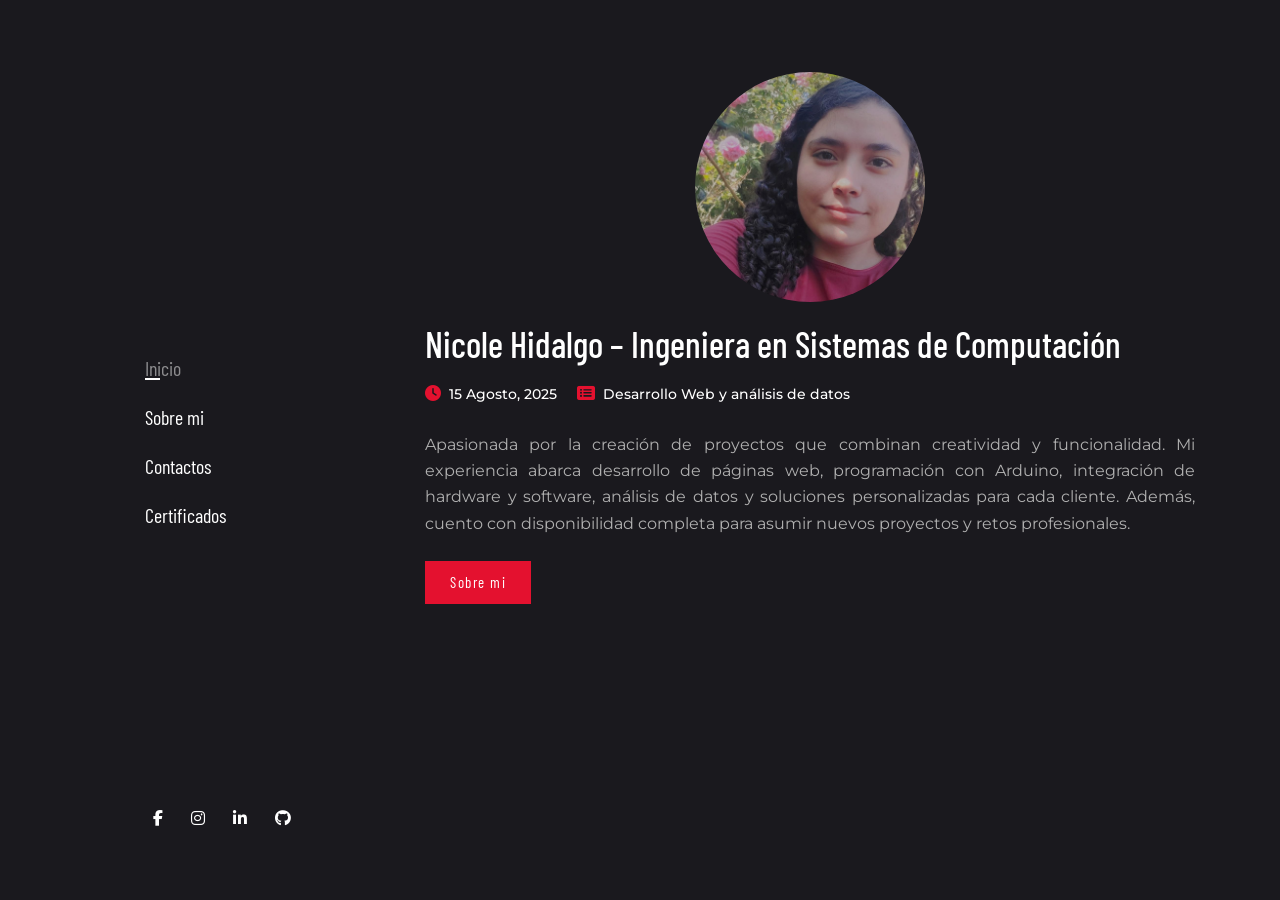
==== index.html @ 2b49375a "Inicio de proyecto sitio web personal" ====
<!DOCTYPE html>
<!-- saved from url=(0024)https://localhost:44375/ -->
<html class=" js flexbox flexboxlegacy canvas canvastext webgl no-touch geolocation postmessage no-websqldatabase indexeddb hashchange history draganddrop websockets rgba hsla multiplebgs backgroundsize borderimage borderradius boxshadow textshadow opacity cssanimations csscolumns cssgradients cssreflections csstransforms csstransforms3d csstransitions fontface generatedcontent video audio localstorage sessionstorage webworkers no-applicationcache svg inlinesvg smil svgclippaths" style=""><head><meta http-equiv="Content-Type" content="text/html; charset=UTF-8">
    
    <meta name="viewport" content="width=device-width, initial-scale=1.0">
    <title>Perifil Personal</title>
    <!--<link href="./Index_files/bootstrap.css" rel="stylesheet">
    <link href="./Index_files/site.css" rel="stylesheet">-->

    <script src="./Index_files/modernizr-2.8.3.js.descarga"></script>

</head>
<body class="loaded">
   
    <div class="container body-content">

    <title>Perfil de Nicole Hidalgo</title>

    <meta name="viewport" content="width=device-width, initial-scale=1">
    <meta name="theme-name" content="galaxy">

    <!-- Bootstrap -->
    <link href="./Index_files/bootstrap.min.css" rel="stylesheet">
    <!--<link href="./Index_files/all.css" rel="stylesheet">-->
    <link href="./Index_files/site(1).css" rel="stylesheet">
        
     <!-- Font Awesome desde CDN -->
     <link rel="stylesheet" href="https://cdnjs.cloudflare.com/ajax/libs/font-awesome/6.4.0/css/all.min.css">

    <!--<link rel="shortcut icon" href="https://localhost:44375/images/favicon.png" type="image/x-icon">
    <link rel="stylesheet" href="./Index_files/all.min.css"> -->
        
    <style>
        .perfil-circular {
            width: 230px !important; 
            height: 230px !important; 
            object-fit: cover !important;
            border-radius: 50% !important;
            display: block;
            margin: 0 auto; 
        }

            .perfil-circular:hover {
                filter: none !important;
                transform: none !important;
            }

    </style>



    <section class="d-flex">
        <aside>
            <div class="sidenav position-sticky d-flex flex-column justify-content-between">
                <br>
                <div class="navbar navbar-dark my-4 p-0 font-primary">
                    <ul class="navbar-nav w-100">
                        <li class="nav-item active">
                            <a class="nav-link text-white px-0" href="https://localhost:44375/">Inicio</a>
                        </li>

                        <li class="nav-item ">
                            <a class="nav-link text-white px-0 " href="about.html">Sobre mi</a>
                        </li>
                        <li class="nav-item ">
                            <a class="nav-link text-white px-0" href="contact.html">Contactos</a>
                        </li>
                        <li class="nav-item ">
                            <a class="nav-link text-white px-0" href="Titulos.html">Certificados</a>
                        </li>

                    </ul>
                </div>

                <ul class="list-inline nml-2">
                    <li class="list-inline-item">
                        <a href="https://www.facebook.com/nicole.hidalgo.9085" class="text-white text-red-onHover p-2">
                            <span class="fab fa-facebook-f"></span>
                        </a>
                    </li>
                    <li class="list-inline-item">
                        <a href="https://www.instagram.com/nicolehidalgo437" class="text-white text-red-onHover p-2">
                            <span class="fab fa-instagram"></span>
                        </a>
                    </li>
                    <li class="list-inline-item">
                        <a href="https://www.linkedin.com/in/nicole-hidalgo-bba02831a" class="text-white text-red-onHover p-2">
                            <span class="fab fa-linkedin-in"></span>
                        </a>
                    </li>
                    <li class="list-inline-item">
                        <a href="https://github.com/Niki2004" class="text-white text-red-onHover p-2">
                            <span class="fab fa-github"></span>
                        </a>
                    </li>
                </ul>
            </div>
        </aside>

        <div class="main-content">
            <div class="container pt-4 mt-5">
                <div class="row justify-content-between">
                    <div>
                        <div class="card post-item bg-transparent border-0 mb-5">
                            <a>
                                <img class="perfil-circular" src="./Index_files/perfil.jpg" alt="">
                            </a>
                            <div class="card-body px-0">
                                <h2 class="card-title">
                                    <a class="text-white opacity-75-onHover">Nicole Hidalgo – Ingeniera en Sistemas de Computación</a>
                                </h2>
                                <ul class="post-meta mt-3">
                                    <li class="d-inline-block mr-3">
                                        <span class="fas fa-clock text-primary"></span>
                                        <a class="ml-1">15 Agosto, 2025</a>
                                    </li>
                                    <li class="d-inline-block">
                                        <span class="fas fa-list-alt text-primary"></span>
                                        <a class="ml-1">Desarrollo Web y análisis de datos</a>
                                    </li>
                                </ul>
                                <p class="card-text my-4" style="text-align: justify;">
                                    Apasionada por la creación de proyectos que combinan creatividad y funcionalidad. Mi experiencia abarca desarrollo 
                                    de páginas web, programación con Arduino, integración de hardware y software, análisis de datos y soluciones 
                                    personalizadas para cada cliente. Además, cuento con disponibilidad completa para asumir nuevos proyectos y 
                                    retos profesionales.
                                </p>
                                <a href="about.html" class="btn btn-primary">Sobre mi</a>
                            </div>
                        </div>
                    </div>
                </div>
            </div>
        </div>
    </section>

    <script>
        document.addEventListener("DOMContentLoaded", function () {

            document.body.classList.add("loaded");
        });
    </script>


    </div>

    <script src="./Index_files/jquery-3.4.1.js.descarga"></script>

    <script src="./Index_files/bootstrap.js.descarga"></script>

    


</body></html>
---- Index_files/site.css ----
﻿@charset "UTF-8";

@import url("https://fonts.googleapis.com/css2?family=Barlow+Condensed:wght@500&family=Montserrat:wght@400;500&display=swap");

body {
    color: #B0B0B0;
    background-color: #1A191E;
    font-family: "Montserrat", sans-serif;
    font-size: 16px;
    line-height: 1.65;
    overflow-y: auto;
}

    body.loaded {
        overflow-y: scroll;
    }

::-moz-selection {
    color: #ffffff;
    background-color: rgba(228, 17, 47, 0.7);
    text-shadow: none;
}

::selection {
    color: #ffffff;
    background-color: rgba(228, 17, 47, 0.7);
    text-shadow: none;
}

:focus {
    outline: 0;
}

.main-content {
    width: calc(100% - 340px);
}

@media (max-width: 991px) {
    .main-content {
        width: calc(100% - 250px);
    }
}

@media (max-width: 767px) {
    .main-content {
        width: 100%;
    }
}

.btn {
    font-size: 15px;
    padding: 10px 25px;
    letter-spacing: 0.1em;
    color: #ffffff;
    font-family: "Barlow Condensed", sans-serif;
    border-radius: 0;
    border: 0;
}

    .btn img {
        margin-left: 5px;
        width: 19px;
        position: relative;
    }

    .btn:hover {
        color: #ffffff;
        background-color: rgba(228, 17, 47, 0.7);
    }

    .btn:active, .btn:focus {
        border: 0;
        color: #ffffff;
        background-color: rgba(228, 17, 47, 0.7);
        box-shadow: none;
    }

.btn-primary {
    background-color: #E4112F;
}

.search-form {
    margin-bottom: 35px;
}

    .search-form input {
        height: 45px;
        border-color: #333139;
    }

        .search-form input:focus {
            border-color: #444;
        }

    .search-form .btn {
        border: 1px solid #333139;
    }

        .search-form .btn:hover {
            background-color: #E4112F;
            border-color: #E4112F;
        }

.bullet-list-item {
    position: relative;
    padding-left: 20px;
}

    .bullet-list-item::after {
        position: absolute;
        content: "";
        height: 10px;
        width: 10px;
        background-color: #E4112F;
        left: 0;
        top: 9px;
        border-radius: 50px;
    }

/*=== UTILITIES CLASSES ===*/
.font-primary {
    font-family: "Barlow Condensed", sans-serif;
}

.font-secondary {
    font-family: "Montserrat", sans-serif;
}

.shadow {
    box-shadow: 0px 0px 20px rgba(34, 34, 34, 0.04) !important;
}

.add-letter-space {
    letter-spacing: 2px;
}

.opacity-0, .opacity-0-onHover,
.opacity-25, .opacity-25-onHover,
.opacity-50, .opacity-50-onHover,
.opacity-75, .opacity-75-onHover,
.opacity-1, .opacity-1-onHover {
    transition: all 0.3s;
}

    .opacity-0, .opacity-0-onHover:hover {
        opacity: 0;
    }

    .opacity-25, .opacity-25-onHover:hover {
        opacity: 0.25;
    }

    .opacity-50, .opacity-50-onHover:hover {
        opacity: 0.5;
    }

    .opacity-75, .opacity-75-onHover:hover {
        opacity: 0.75;
    }

    .opacity-1, .opacity-1-onHover:hover {
        opacity: 1;
    }

.z-index-1 {
    z-index: 1;
}

.z-index-100 {
    z-index: 100;
}

.z-index-200 {
    z-index: 200;
}

.z-index-bottom {
    z-index: -5;
}

.z-index-top {
    z-index: 9900;
}

.text-gray {
    color: #B0B0B0;
}

.bg-gray {
    background-color: #B0B0B0;
}

.text-primary, .text-primary-onHover:hover {
    color: #E4112F !important;
}

.bg-primary {
    background-color: #E4112F !important;
}

.text-dark {
    color: #1D1C21 !important;
}

.bg-dark {
    background-color: #1D1C21 !important;
}

.bg-black {
    background-color: #000000;
}

.text-black {
    color: #000000;
}

.text-black-100 {
    color: #111111;
}

.bg-black-100 {
    background-color: #111111;
}

.bg-black-200 {
    background-color: #222222;
}

.text-black-200 {
    color: #222222;
}

.bg-black-300 {
    background-color: #333333;
}

.text-black-300 {
    color: #333333;
}

.text-black-400 {
    color: #444444;
}

.bg-black-400 {
    background-color: #444444;
}

.bg-black-500 {
    background-color: #555555;
}

.text-black-500 {
    color: #555555;
}

.text-black-600 {
    color: #666666;
}

.bg-black-600 {
    background-color: #666666;
}

.bg-black-700 {
    background-color: #777777;
}

.text-black-700 {
    color: #777777;
}

.text-black-700-darken {
    color: #737373;
}

.bg-black-700-darken {
    background-color: #737373;
}

.text-black-800 {
    color: #888888;
}

.bg-black-800 {
    background-color: #888888;
}

.bg-black-900 {
    background-color: #999999;
}

.text-black-900 {
    color: #999999;
}

h1, .h1, h2, .h2, h3, .h3, h4 {
    font-family: "Barlow Condensed", sans-serif;
}

h1, .h1 {
    font-size: 48px;
}

@media (max-width: 767px) {
    h1, .h1 {
        font-size: 38px;
    }
}

h2, .h2 {
    font-size: 36px;
}

@media (max-width: 767px) {
    h2, .h2 {
        font-size: 28px;
    }
}

h3, .h3 {
    font-size: 24px;
}

@media (max-width: 767px) {
    h3, .h3 {
        font-size: 20px;
    }
}

h4, .h4 {
    font-size: 20px;
}

h5, .h5 {
    font-size: 18px;
}

h6, .h6 {
    font-size: 15px;
}

.h4, h5, .h5, h6, .h6, p {
    font-family: "Montserrat", sans-serif;
}

h1, .h1, h2, .h2, h3, .h3, h4, .h4, h5, .h5, h6, .h6, p {
    margin: 0;
}

a:focus,
button:focus {
    outline: 0;
}

a {
    text-decoration: none;
    display: inline-block;
    transition: all 0.3s;
}

    a:hover, a:active, a:focus {
        text-decoration: none;
        outline: 0;
    }

    a:hover {
        color: initial;
    }

ol {
    list-style-position: inside;
}

ul, li {
    padding: 0;
    margin: 0;
}

.table-bordeprimary td, .table-bordeprimary th {
    border-color: #333139 !important;
}

/*------------------------------------------------------------------
 # preloader style
-------------------------------------------------------------------*/
.preloader-wrapper {
    position: fixed;
    top: 0;
    left: 0;
    height: 100vh;
    width: 100vw;
    z-index: 9999999;
    text-align: center;
    overflow: hidden;
    background-color: rgb(36, 39, 53);
    transition: 0.5s;
    background-image: url([data-uri]);
}

.preloader-inner {
    position: absolute;
    top: 50%;
    left: 50%;
    width: 100%;
    transition: 0.7s ease;
    transform: translate(-50%, -50%);
}

.preloader-wrapper.loaded {
    height: 0;
}

    .preloader-wrapper.loaded img {
        opacity: 0;
    }

/*------------------------------------------------------------------
 # sidenav/navbar style
-------------------------------------------------------------------*/
.sidenav {
    top: 0;
    width: 340px;
    min-height: 100vh;
    padding: 60px;
    transition: 0.3s ease;
}

    .sidenav.show {
        left: 0;
    }

@media (max-width: 991px) {
    .sidenav {
        width: 250px;
        padding: 50px;
    }
}

@media (max-width: 767px) {
    .sidenav {
        position: fixed !important;
        z-index: 9995;
        top: 0;
        left: -250px;
        background-color: #1D1C21;
    }
}

.sidenav .navbar-brand img {
    max-width: 150px;
}

@media (max-width: 991px) {
    .sidenav .navbar-brand img {
        max-width: 120px;
    }
}

@media (max-width: 767px) {
    .sidenav .navbar-brand img {
        max-width: 100px;
    }
}

.sidenav .nav-link {
    font-size: 20px;
    position: relative;
    display: inline-block;
}

    .sidenav .nav-link::after {
        position: absolute;
        content: "";
        height: 2px;
        width: 0;
        background-color: #ffffff;
        left: 0;
        bottom: 13px;
        transition: 0.3s;
    }

    .sidenav .nav-link:hover {
        color: rgba(255, 255, 255, 0.5) !important;
    }

        .sidenav .nav-link:hover::after {
            width: 15px;
        }

    .sidenav .nav-link[aria-expanded=true],
    .sidenav .active .nav-link {
        color: rgba(255, 255, 255, 0.5) !important;
    }

        .sidenav .nav-link[aria-expanded=true]::after,
        .sidenav .active .nav-link::after {
            width: 15px;
        }

.sidenav select {
    background: url(../images/chevron-down.svg) no-repeat right 0.5rem center/15px 17px;
    border: 1px solid #ffffff !important;
    height: 30px;
    padding: 0 28px 0 10px;
    width: 80px;
    background-size: 14px;
}

    .sidenav select:focus {
        border: 1px solid #ffffff !important;
    }

    .sidenav select option {
        background-color: #1D1C21;
    }

.mobile-nav {
    display: none;
    position: relative;
    z-index: 9992;
}

@media (max-width: 767px) {
    .mobile-nav {
        display: block;
    }
}

.mobile-nav img {
    width: 120px;
}

@media (max-width: 767px) {
    .mobile-nav img {
        width: 100px;
    }
}

.mobile-nav .nav-toggle {
    width: 40px;
    height: 40px;
    font-size: 13px;
    padding-top: 3px;
    border-radius: 50px;
}

    .mobile-nav .nav-toggle.show .show,
    .mobile-nav .nav-toggle .hidden {
        display: none;
    }

    .mobile-nav .nav-toggle.show .hidden {
        display: block;
    }

.nav-toggle-overlay {
    position: fixed;
    top: 0;
    left: 0;
    height: 100%;
    width: 100%;
    background-color: rgba(0, 0, 0, 0.5);
    z-index: 999;
    cursor: zoom-out;
    opacity: 0;
    visibility: hidden;
    transition: 0.3s;
}

    .nav-toggle-overlay.show {
        opacity: 1;
        visibility: visible;
    }

.drop-menu {
    padding-left: 10px;
    border-left: 1px solid #555;
}

    .drop-menu a {
        color: #ffffff;
    }

        .drop-menu a.active, .drop-menu a:hover {
            color: rgba(255, 255, 255, 0.5) !important;
        }

/*------------------------------------------------------------------
 # blog post style
-------------------------------------------------------------------*/
.post-item .card-img-top {
    transition: 0.3s;
}

    .post-item .card-img-top:hover {
        filter: grayscale(0.5);
        -webkit-filter: grayscale(0.5);
    }

.post-meta li a {
    color: #ffffff;
    font-weight: 500;
    font-size: 14px;
}

    .post-meta li a:hover {
        text-decoration: underline;
    }

.breadcrumb-wrap a {
    color: #B0B0B0;
}

    .breadcrumb-wrap a:hover {
        color: #ffffff;
        text-decoration: underline;
    }

.categores-links a {
    font-size: 13px;
    color: #B0B0B0;
    border-color: #E4112F !important;
    padding: 4px 7px;
    margin-right: 6px;
    margin-top: 8px;
}

    .categores-links a:hover {
        color: #ffffff;
        background-color: #E4112F;
    }

@media (max-width: 991px) {
    .border-lg-0 {
        border: 0 !important;
    }
}

.blockquote {
    padding: 50px 90px;
}

@media (max-width: 575px) {
    .blockquote {
        padding: 30px 50px !important;
    }
}

.blockquote-text {
    font-size: 24px;
    position: relative;
}

    .blockquote-text::before, .blockquote-text::after {
        position: absolute;
        color: #E4112F;
        font-size: 61px;
        line-height: 0;
        font-family: "Barlow Condensed", sans-serif;
    }

    .blockquote-text::before {
        content: "“";
        top: 30px;
        left: -35px;
    }

    .blockquote-text::after {
        content: "”";
        bottom: 0;
        right: -35px;
    }

@media (max-width: 575px) {
    .blockquote-text {
        font-size: 15px;
    }
}

@media (max-width: 575px) {
    .blockquote-footer {
        font-size: 15px;
    }
}

.widget {
    margin-bottom: 50px;
}

    .widget .form-control {
        font-size: 15px;
        color: #ffffff;
        height: 48px;
        border: 1px solid #2f2e35 !important;
    }

        .widget .form-control:focus {
            box-shadow: none !important;
        }

.widget-title {
    border-bottom: 2px solid #E4112F;
    padding-bottom: 10px;
}

.author-thumb-sm {
    height: auto;
    max-width: 230px;
    width: 100%;
}


.contact-form {
    padding: 60px;
}

    .contact-form label {
        font-size: 14px;
        color: #ffffff;
        margin-bottom: 15px;
    }

    .contact-form .form-control {
        background-color: transparent;
        border: 0;
        color: #aaa;
        border-color: #333139 !important;
        padding-bottom: 20px;
    }

        .contact-form .form-control:focus {
            border-color: #888888 !important;
        }

    .contact-form select {
        padding-bottom: 16px;
        color: #aaa;
        padding-right: 15px;
        background-color: transparent;
        border: 0;
        border-bottom: 1px solid #333139;
    }

        .contact-form select option {
            background-color: #1D1C21;
            color: #ffffff;
        }

    .contact-form textarea {
        resize: none;
        height: 100px;
    }

footer {
    padding-top: 100px;
    padding-bottom: 30px;
}

    footer ul li a {
        color: rgba(255, 255, 255, 0.6);
        font-size: 14px;
        margin-bottom: 15px;
    }

        footer ul li a:hover {
            color: rgba(255, 255, 255, 0.6);
            text-decoration: underline;
        }

    footer ul li:last-child a {
        margin-bottom: 0;
    }
---- Index_files/site(1).css ----
﻿@charset "UTF-8";

@import url("https://fonts.googleapis.com/css2?family=Barlow+Condensed:wght@500&family=Montserrat:wght@400;500&display=swap");

body {
    color: #B0B0B0;
    background-color: #1A191E;
    font-family: "Montserrat", sans-serif;
    font-size: 16px;
    line-height: 1.65;
    overflow-y: auto;
}

    body.loaded {
        overflow-y: scroll;
    }

::-moz-selection {
    color: #ffffff;
    background-color: rgba(228, 17, 47, 0.7);
    text-shadow: none;
}

::selection {
    color: #ffffff;
    background-color: rgba(228, 17, 47, 0.7);
    text-shadow: none;
}

:focus {
    outline: 0;
}

.main-content {
    width: calc(100% - 340px);
}

@media (max-width: 991px) {
    .main-content {
        width: calc(100% - 250px);
    }
}

@media (max-width: 767px) {
    .main-content {
        width: 100%;
    }
}

.btn {
    font-size: 15px;
    padding: 10px 25px;
    letter-spacing: 0.1em;
    color: #ffffff;
    font-family: "Barlow Condensed", sans-serif;
    border-radius: 0;
    border: 0;
}

    .btn img {
        margin-left: 5px;
        width: 19px;
        position: relative;
    }

    .btn:hover {
        color: #ffffff;
        background-color: rgba(228, 17, 47, 0.7);
    }

    .btn:active, .btn:focus {
        border: 0;
        color: #ffffff;
        background-color: rgba(228, 17, 47, 0.7);
        box-shadow: none;
    }

.btn-primary {
    background-color: #E4112F;
}

.search-form {
    margin-bottom: 35px;
}

    .search-form input {
        height: 45px;
        border-color: #333139;
    }

        .search-form input:focus {
            border-color: #444;
        }

    .search-form .btn {
        border: 1px solid #333139;
    }

        .search-form .btn:hover {
            background-color: #E4112F;
            border-color: #E4112F;
        }

.bullet-list-item {
    position: relative;
    padding-left: 20px;
}

    .bullet-list-item::after {
        position: absolute;
        content: "";
        height: 10px;
        width: 10px;
        background-color: #E4112F;
        left: 0;
        top: 9px;
        border-radius: 50px;
    }

/*=== UTILITIES CLASSES ===*/
.font-primary {
    font-family: "Barlow Condensed", sans-serif;
}

.font-secondary {
    font-family: "Montserrat", sans-serif;
}

.shadow {
    box-shadow: 0px 0px 20px rgba(34, 34, 34, 0.04) !important;
}

.add-letter-space {
    letter-spacing: 2px;
}

.opacity-0, .opacity-0-onHover,
.opacity-25, .opacity-25-onHover,
.opacity-50, .opacity-50-onHover,
.opacity-75, .opacity-75-onHover,
.opacity-1, .opacity-1-onHover {
    transition: all 0.3s;
}

    .opacity-0, .opacity-0-onHover:hover {
        opacity: 0;
    }

    .opacity-25, .opacity-25-onHover:hover {
        opacity: 0.25;
    }

    .opacity-50, .opacity-50-onHover:hover {
        opacity: 0.5;
    }

    .opacity-75, .opacity-75-onHover:hover {
        opacity: 0.75;
    }

    .opacity-1, .opacity-1-onHover:hover {
        opacity: 1;
    }

.z-index-1 {
    z-index: 1;
}

.z-index-100 {
    z-index: 100;
}

.z-index-200 {
    z-index: 200;
}

.z-index-bottom {
    z-index: -5;
}

.z-index-top {
    z-index: 9900;
}

.text-gray {
    color: #B0B0B0;
}

.bg-gray {
    background-color: #B0B0B0;
}

.text-primary, .text-primary-onHover:hover {
    color: #E4112F !important;
}

.bg-primary {
    background-color: #E4112F !important;
}

.text-dark {
    color: #1D1C21 !important;
}

.bg-dark {
    background-color: #1D1C21 !important;
}

.bg-black {
    background-color: #000000;
}

.text-black {
    color: #000000;
}

.text-black-100 {
    color: #111111;
}

.bg-black-100 {
    background-color: #111111;
}

.bg-black-200 {
    background-color: #222222;
}

.text-black-200 {
    color: #222222;
}

.bg-black-300 {
    background-color: #333333;
}

.text-black-300 {
    color: #333333;
}

.text-black-400 {
    color: #444444;
}

.bg-black-400 {
    background-color: #444444;
}

.bg-black-500 {
    background-color: #555555;
}

.text-black-500 {
    color: #555555;
}

.text-black-600 {
    color: #666666;
}

.bg-black-600 {
    background-color: #666666;
}

.bg-black-700 {
    background-color: #777777;
}

.text-black-700 {
    color: #777777;
}

.text-black-700-darken {
    color: #737373;
}

.bg-black-700-darken {
    background-color: #737373;
}

.text-black-800 {
    color: #888888;
}

.bg-black-800 {
    background-color: #888888;
}

.bg-black-900 {
    background-color: #999999;
}

.text-black-900 {
    color: #999999;
}

h1, .h1, h2, .h2, h3, .h3, h4 {
    font-family: "Barlow Condensed", sans-serif;
}

h1, .h1 {
    font-size: 48px;
}

@media (max-width: 767px) {
    h1, .h1 {
        font-size: 38px;
    }
}

h2, .h2 {
    font-size: 36px;
}

@media (max-width: 767px) {
    h2, .h2 {
        font-size: 28px;
    }
}

h3, .h3 {
    font-size: 24px;
}

@media (max-width: 767px) {
    h3, .h3 {
        font-size: 20px;
    }
}

h4, .h4 {
    font-size: 20px;
}

h5, .h5 {
    font-size: 18px;
}

h6, .h6 {
    font-size: 15px;
}

.h4, h5, .h5, h6, .h6, p {
    font-family: "Montserrat", sans-serif;
}

h1, .h1, h2, .h2, h3, .h3, h4, .h4, h5, .h5, h6, .h6, p {
    margin: 0;
}

a:focus,
button:focus {
    outline: 0;
}

a {
    text-decoration: none;
    display: inline-block;
    transition: all 0.3s;
}

    a:hover, a:active, a:focus {
        text-decoration: none;
        outline: 0;
    }

    a:hover {
        color: initial;
    }

ol {
    list-style-position: inside;
}

ul, li {
    padding: 0;
    margin: 0;
}

.table-bordeprimary td, .table-bordeprimary th {
    border-color: #333139 !important;
}

/*------------------------------------------------------------------
 # preloader style
-------------------------------------------------------------------*/
.preloader-wrapper {
    position: fixed;
    top: 0;
    left: 0;
    height: 100vh;
    width: 100vw;
    z-index: 9999999;
    text-align: center;
    overflow: hidden;
    background-color: rgb(36, 39, 53);
    transition: 0.5s;
    background-image: url([data-uri]);
}

.preloader-inner {
    position: absolute;
    top: 50%;
    left: 50%;
    width: 100%;
    transition: 0.7s ease;
    transform: translate(-50%, -50%);
}

.preloader-wrapper.loaded {
    height: 0;
}

    .preloader-wrapper.loaded img {
        opacity: 0;
    }

/*------------------------------------------------------------------
 # sidenav/navbar style
-------------------------------------------------------------------*/
.sidenav {
    top: 0;
    width: 340px;
    min-height: 100vh;
    padding: 60px;
    transition: 0.3s ease;
}

    .sidenav.show {
        left: 0;
    }

@media (max-width: 991px) {
    .sidenav {
        width: 250px;
        padding: 50px;
    }
}

@media (max-width: 767px) {
    .sidenav {
        position: fixed !important;
        z-index: 9995;
        top: 0;
        left: -250px;
        background-color: #1D1C21;
    }
}

.sidenav .navbar-brand img {
    max-width: 150px;
}

@media (max-width: 991px) {
    .sidenav .navbar-brand img {
        max-width: 120px;
    }
}

@media (max-width: 767px) {
    .sidenav .navbar-brand img {
        max-width: 100px;
    }
}

.sidenav .nav-link {
    font-size: 20px;
    position: relative;
    display: inline-block;
}

    .sidenav .nav-link::after {
        position: absolute;
        content: "";
        height: 2px;
        width: 0;
        background-color: #ffffff;
        left: 0;
        bottom: 13px;
        transition: 0.3s;
    }

    .sidenav .nav-link:hover {
        color: rgba(255, 255, 255, 0.5) !important;
    }

        .sidenav .nav-link:hover::after {
            width: 15px;
        }

    .sidenav .nav-link[aria-expanded=true],
    .sidenav .active .nav-link {
        color: rgba(255, 255, 255, 0.5) !important;
    }

        .sidenav .nav-link[aria-expanded=true]::after,
        .sidenav .active .nav-link::after {
            width: 15px;
        }

.sidenav select {
    background: url(../images/chevron-down.svg) no-repeat right 0.5rem center/15px 17px;
    border: 1px solid #ffffff !important;
    height: 30px;
    padding: 0 28px 0 10px;
    width: 80px;
    background-size: 14px;
}

    .sidenav select:focus {
        border: 1px solid #ffffff !important;
    }

    .sidenav select option {
        background-color: #1D1C21;
    }

.mobile-nav {
    display: none;
    position: relative;
    z-index: 9992;
}

@media (max-width: 767px) {
    .mobile-nav {
        display: block;
    }
}

.mobile-nav img {
    width: 120px;
}

@media (max-width: 767px) {
    .mobile-nav img {
        width: 100px;
    }
}

.mobile-nav .nav-toggle {
    width: 40px;
    height: 40px;
    font-size: 13px;
    padding-top: 3px;
    border-radius: 50px;
}

    .mobile-nav .nav-toggle.show .show,
    .mobile-nav .nav-toggle .hidden {
        display: none;
    }

    .mobile-nav .nav-toggle.show .hidden {
        display: block;
    }

.nav-toggle-overlay {
    position: fixed;
    top: 0;
    left: 0;
    height: 100%;
    width: 100%;
    background-color: rgba(0, 0, 0, 0.5);
    z-index: 999;
    cursor: zoom-out;
    opacity: 0;
    visibility: hidden;
    transition: 0.3s;
}

    .nav-toggle-overlay.show {
        opacity: 1;
        visibility: visible;
    }

.drop-menu {
    padding-left: 10px;
    border-left: 1px solid #555;
}

    .drop-menu a {
        color: #ffffff;
    }

        .drop-menu a.active, .drop-menu a:hover {
            color: rgba(255, 255, 255, 0.5) !important;
        }

/*------------------------------------------------------------------
 # blog post style
-------------------------------------------------------------------*/
.post-item .card-img-top {
    transition: 0.3s;
}

    .post-item .card-img-top:hover {
        filter: grayscale(0.5);
        -webkit-filter: grayscale(0.5);
    }

.post-meta li a {
    color: #ffffff;
    font-weight: 500;
    font-size: 14px;
}

    .post-meta li a:hover {
        text-decoration: underline;
    }

.breadcrumb-wrap a {
    color: #B0B0B0;
}

    .breadcrumb-wrap a:hover {
        color: #ffffff;
        text-decoration: underline;
    }

.categores-links a {
    font-size: 13px;
    color: #B0B0B0;
    border-color: #E4112F !important;
    padding: 4px 7px;
    margin-right: 6px;
    margin-top: 8px;
}

    .categores-links a:hover {
        color: #ffffff;
        background-color: #E4112F;
    }

@media (max-width: 991px) {
    .border-lg-0 {
        border: 0 !important;
    }
}

.blockquote {
    padding: 50px 90px;
}

@media (max-width: 575px) {
    .blockquote {
        padding: 30px 50px !important;
    }
}

.blockquote-text {
    font-size: 24px;
    position: relative;
}

    .blockquote-text::before, .blockquote-text::after {
        position: absolute;
        color: #E4112F;
        font-size: 61px;
        line-height: 0;
        font-family: "Barlow Condensed", sans-serif;
    }

    .blockquote-text::before {
        content: "“";
        top: 30px;
        left: -35px;
    }

    .blockquote-text::after {
        content: "”";
        bottom: 0;
        right: -35px;
    }

@media (max-width: 575px) {
    .blockquote-text {
        font-size: 15px;
    }
}

@media (max-width: 575px) {
    .blockquote-footer {
        font-size: 15px;
    }
}

.widget {
    margin-bottom: 50px;
}

    .widget .form-control {
        font-size: 15px;
        color: #ffffff;
        height: 48px;
        border: 1px solid #2f2e35 !important;
    }

        .widget .form-control:focus {
            box-shadow: none !important;
        }

.widget-title {
    border-bottom: 2px solid #E4112F;
    padding-bottom: 10px;
}

.author-thumb-sm {
    height: auto;
    max-width: 230px;
    width: 100%;
}


.contact-form {
    padding: 60px;
}

    .contact-form label {
        font-size: 14px;
        color: #ffffff;
        margin-bottom: 15px;
    }

    .contact-form .form-control {
        background-color: transparent;
        border: 0;
        color: #aaa;
        border-color: #333139 !important;
        padding-bottom: 20px;
    }

        .contact-form .form-control:focus {
            border-color: #888888 !important;
        }

    .contact-form select {
        padding-bottom: 16px;
        color: #aaa;
        padding-right: 15px;
        background-color: transparent;
        border: 0;
        border-bottom: 1px solid #333139;
    }

        .contact-form select option {
            background-color: #1D1C21;
            color: #ffffff;
        }

    .contact-form textarea {
        resize: none;
        height: 100px;
    }

footer {
    padding-top: 100px;
    padding-bottom: 30px;
}

    footer ul li a {
        color: rgba(255, 255, 255, 0.6);
        font-size: 14px;
        margin-bottom: 15px;
    }

        footer ul li a:hover {
            color: rgba(255, 255, 255, 0.6);
            text-decoration: underline;
        }

    footer ul li:last-child a {
        margin-bottom: 0;
    }
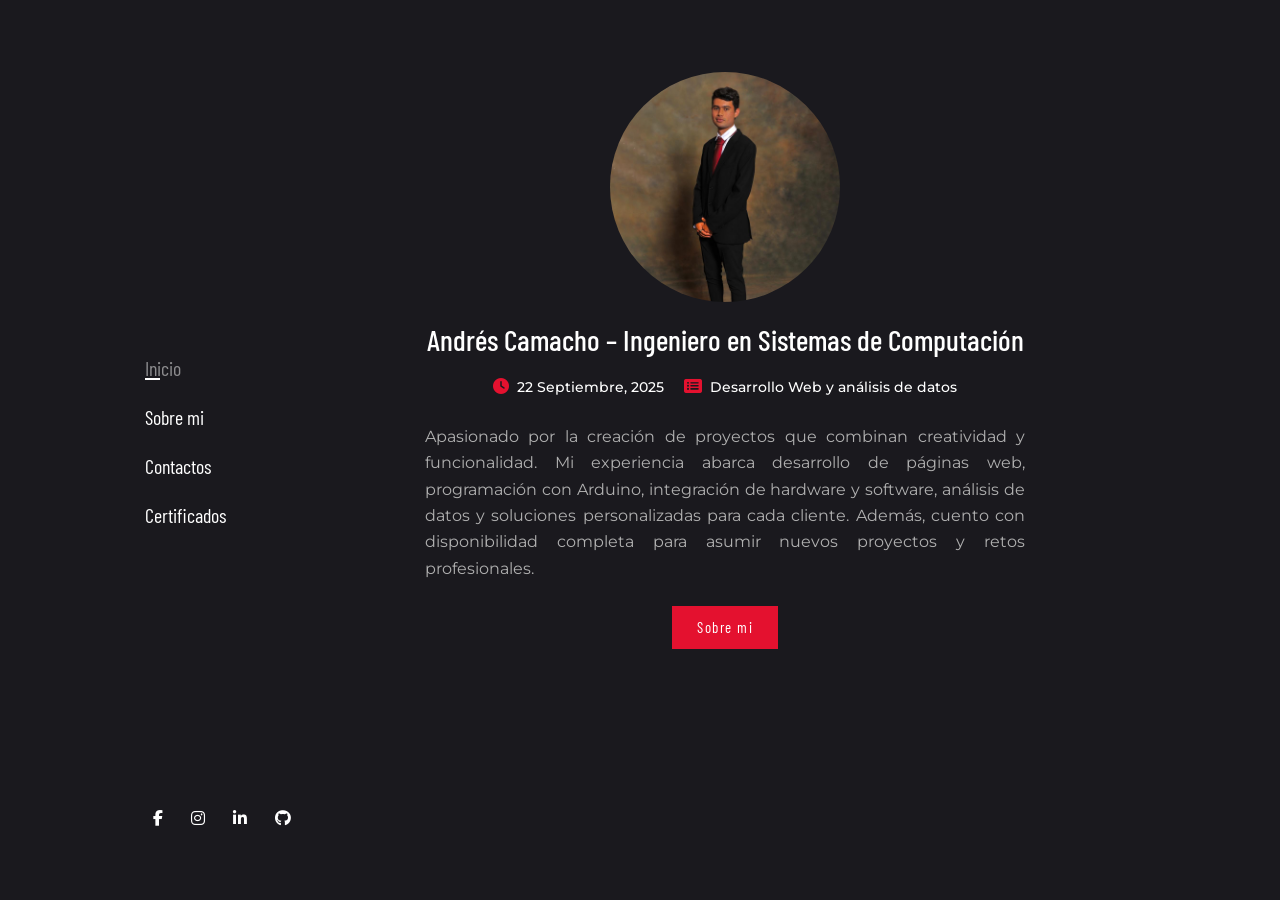
==== commit 804c92a7: "Apartado de Inicio Finalizado" ====
--- a/index.html
+++ b/index.html
@@ -1,9 +1,13 @@
 <!DOCTYPE html>
 <!-- saved from url=(0024)https://localhost:44375/ -->
-<html class=" js flexbox flexboxlegacy canvas canvastext webgl no-touch geolocation postmessage no-websqldatabase indexeddb hashchange history draganddrop websockets rgba hsla multiplebgs backgroundsize borderimage borderradius boxshadow textshadow opacity cssanimations csscolumns cssgradients cssreflections csstransforms csstransforms3d csstransitions fontface generatedcontent video audio localstorage sessionstorage webworkers no-applicationcache svg inlinesvg smil svgclippaths" style=""><head><meta http-equiv="Content-Type" content="text/html; charset=UTF-8">
+<html class=" js flexbox flexboxlegacy canvas canvastext webgl no-touch geolocation postmessage no-websqldatabase indexeddb hashchange history draganddrop websockets rgba hsla multiplebgs backgroundsize borderimage borderradius boxshadow textshadow opacity cssanimations csscolumns cssgradients cssreflections csstransforms csstransforms3d csstransitions fontface generatedcontent video audio localstorage sessionstorage webworkers no-applicationcache svg inlinesvg smil svgclippaths"><head><meta http-equiv="Content-Type" content="text/html; charset=UTF-8">
     
     <meta name="viewport" content="width=device-width, initial-scale=1.0">
-    <title>Perifil Personal</title>
+    <meta http-equiv="Cache-Control" content="no-cache, no-store, must-revalidate, max-age=0">
+    <meta http-equiv="Pragma" content="no-cache">
+    <meta http-equiv="Expires" content="0">
+    <meta http-equiv="Last-Modified" content="Wed, 22 Sep 2025 20:30:00 GMT">
+    <title>Perfil de Andrés Camacho</title>
     <!--<link href="./Index_files/bootstrap.css" rel="stylesheet">
     <link href="./Index_files/site.css" rel="stylesheet">-->
 
@@ -14,7 +18,7 @@
    
     <div class="container body-content">
 
-    <title>Perfil de Nicole Hidalgo</title>
+    <title>Perfil de Andrés Camacho</title>
 
     <meta name="viewport" content="width=device-width, initial-scale=1">
     <meta name="theme-name" content="galaxy">
@@ -22,7 +26,7 @@
     <!-- Bootstrap -->
     <link href="./Index_files/bootstrap.min.css" rel="stylesheet">
     <!--<link href="./Index_files/all.css" rel="stylesheet">-->
-    <link href="./Index_files/site(1).css" rel="stylesheet">
+    <link href="./Index_files/site(1).css?v=20240922" rel="stylesheet">
         
      <!-- Font Awesome desde CDN -->
      <link rel="stylesheet" href="https://cdnjs.cloudflare.com/ajax/libs/font-awesome/6.4.0/css/all.min.css">
@@ -35,15 +39,49 @@
             width: 230px !important; 
             height: 230px !important; 
             object-fit: cover !important;
+            object-position: center 10% !important;
             border-radius: 50% !important;
             display: block;
             margin: 0 auto; 
         }
+        
+        .card.post-item {
+            display: flex;
+            flex-direction: column;
+            align-items: center;
+            text-align: center;
+        }
+        
+        .card-body {
+            max-width: 600px;
+            margin: 0 auto;
+        }
+        
+        .card-title {
+            width: 100%;
+            overflow: hidden;
+            text-align: center;
+        }
+        
+        h2.card-title {
+            margin-bottom: 0 !important;
+            white-space: nowrap !important;
+            overflow: hidden !important;
+        }
+        
+        .card-title a {
+            white-space: nowrap !important;
+            font-size: 1.85rem !important;
+            display: block !important;
+            line-height: 1.2 !important;
+            width: 100% !important;
+            text-align: center !important;
+        }
 
-            .perfil-circular:hover {
-                filter: none !important;
-                transform: none !important;
-            }
+        .perfil-circular:hover {
+            filter: none !important;
+            transform: none !important;
+        }
 
     </style>
 
@@ -56,7 +94,7 @@
                 <div class="navbar navbar-dark my-4 p-0 font-primary">
                     <ul class="navbar-nav w-100">
                         <li class="nav-item active">
-                            <a class="nav-link text-white px-0" href="https://localhost:44375/">Inicio</a>
+                            <a class="nav-link text-white px-0" href="index.html">Inicio</a>
                         </li>
 
                         <li class="nav-item ">
@@ -74,22 +112,22 @@
 
                 <ul class="list-inline nml-2">
                     <li class="list-inline-item">
-                        <a href="https://www.facebook.com/nicole.hidalgo.9085" class="text-white text-red-onHover p-2">
+                        <a href="https://www.facebook.com/profile.php?id=100010763672900&locale=es_LA" class="text-white text-red-onHover p-2">
                             <span class="fab fa-facebook-f"></span>
                         </a>
                     </li>
                     <li class="list-inline-item">
-                        <a href="https://www.instagram.com/nicolehidalgo437" class="text-white text-red-onHover p-2">
+                        <a href="https://www.instagram.com/acamacho_07" class="text-white text-red-onHover p-2">
                             <span class="fab fa-instagram"></span>
                         </a>
                     </li>
                     <li class="list-inline-item">
-                        <a href="https://www.linkedin.com/in/nicole-hidalgo-bba02831a" class="text-white text-red-onHover p-2">
+                        <a href="https://www.linkedin.com/in/andrés-camacho-sánchez-672b7b286" class="text-white text-red-onHover p-2">
                             <span class="fab fa-linkedin-in"></span>
                         </a>
                     </li>
                     <li class="list-inline-item">
-                        <a href="https://github.com/Niki2004" class="text-white text-red-onHover p-2">
+                        <a href="https://github.com/Acamacho20027" class="text-white text-red-onHover p-2">
                             <span class="fab fa-github"></span>
                         </a>
                     </li>
@@ -103,16 +141,16 @@
                     <div>
                         <div class="card post-item bg-transparent border-0 mb-5">
                             <a>
-                                <img class="perfil-circular" src="./Index_files/perfil.jpg" alt="">
+                                <img class="perfil-circular" src="./Index_files/perfil.jpg?v=20240922" alt="">
                             </a>
                             <div class="card-body px-0">
                                 <h2 class="card-title">
-                                    <a class="text-white opacity-75-onHover">Nicole Hidalgo – Ingeniera en Sistemas de Computación</a>
+                                    <a class="text-white opacity-75-onHover">Andrés Camacho – Ingeniero en Sistemas de Computación</a>
                                 </h2>
                                 <ul class="post-meta mt-3">
                                     <li class="d-inline-block mr-3">
                                         <span class="fas fa-clock text-primary"></span>
-                                        <a class="ml-1">15 Agosto, 2025</a>
+                                        <a class="ml-1">22 Septiembre, 2025</a>
                                     </li>
                                     <li class="d-inline-block">
                                         <span class="fas fa-list-alt text-primary"></span>
@@ -120,7 +158,7 @@
                                     </li>
                                 </ul>
                                 <p class="card-text my-4" style="text-align: justify;">
-                                    Apasionada por la creación de proyectos que combinan creatividad y funcionalidad. Mi experiencia abarca desarrollo 
+                                    Apasionado por la creación de proyectos que combinan creatividad y funcionalidad. Mi experiencia abarca desarrollo 
                                     de páginas web, programación con Arduino, integración de hardware y software, análisis de datos y soluciones 
                                     personalizadas para cada cliente. Además, cuento con disponibilidad completa para asumir nuevos proyectos y 
                                     retos profesionales.
@@ -135,8 +173,12 @@
     </section>
 
     <script>
+        // Forzar recarga sin caché
+        if (window.location.search.indexOf('reload=') === -1) {
+            window.location.search += '&reload=' + new Date().getTime();
+        }
+        
         document.addEventListener("DOMContentLoaded", function () {
-
             document.body.classList.add("loaded");
         });
     </script>
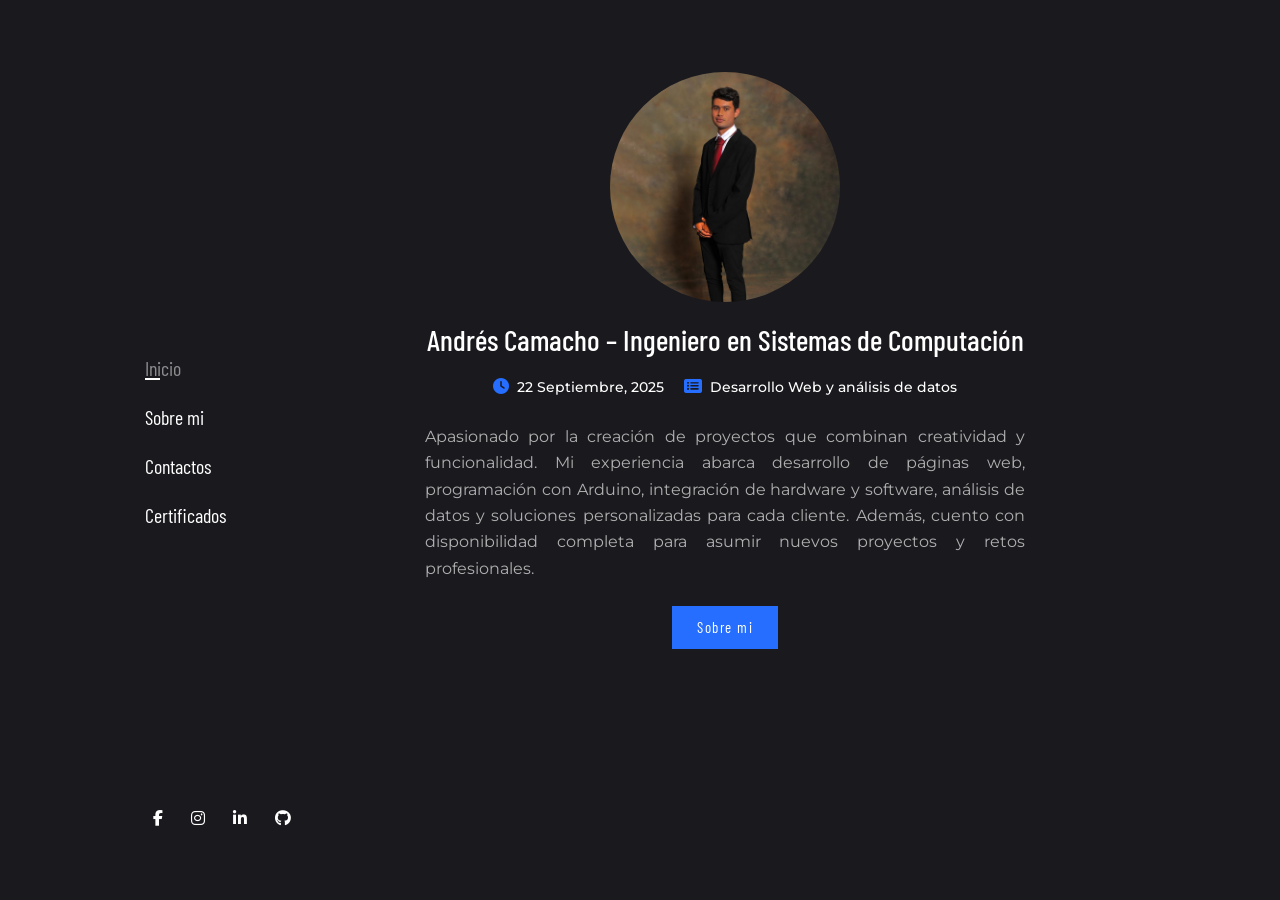
==== commit 2991354c: "Actualización Diseño para Servidor de Github" ====
--- a/index.html
+++ b/index.html
@@ -8,6 +8,8 @@
     <meta http-equiv="Expires" content="0">
     <meta http-equiv="Last-Modified" content="Wed, 22 Sep 2025 20:30:00 GMT">
     <title>Perfil de Andrés Camacho</title>
+    <link rel="icon" href="./favicon.svg" type="image/svg+xml">
+    <link rel="shortcut icon" href="./favicon.svg" type="image/svg+xml">
     <!--<link href="./Index_files/bootstrap.css" rel="stylesheet">
     <link href="./Index_files/site.css" rel="stylesheet">-->
 
@@ -112,22 +114,22 @@
 
                 <ul class="list-inline nml-2">
                     <li class="list-inline-item">
-                        <a href="https://www.facebook.com/profile.php?id=100010763672900&locale=es_LA" class="text-white text-red-onHover p-2">
+                        <a href="https://www.facebook.com/profile.php?id=100010763672900&locale=es_LA" class="text-white text-blue-onHover p-2">
                             <span class="fab fa-facebook-f"></span>
                         </a>
                     </li>
                     <li class="list-inline-item">
-                        <a href="https://www.instagram.com/acamacho_07" class="text-white text-red-onHover p-2">
+                        <a href="https://www.instagram.com/acamacho_07" class="text-white text-blue-onHover p-2">
                             <span class="fab fa-instagram"></span>
                         </a>
                     </li>
                     <li class="list-inline-item">
-                        <a href="https://www.linkedin.com/in/andrés-camacho-sánchez-672b7b286" class="text-white text-red-onHover p-2">
+                        <a href="https://www.linkedin.com/in/andrés-camacho-sánchez-672b7b286" class="text-white text-blue-onHover p-2">
                             <span class="fab fa-linkedin-in"></span>
                         </a>
                     </li>
                     <li class="list-inline-item">
-                        <a href="https://github.com/Acamacho20027" class="text-white text-red-onHover p-2">
+                        <a href="https://github.com/Acamacho20027" class="text-white text-blue-onHover p-2">
                             <span class="fab fa-github"></span>
                         </a>
                     </li>
--- a/Index_files/site.css
+++ b/Index_files/site.css
@@ -17,13 +17,13 @@
 
 ::-moz-selection {
     color: #ffffff;
-    background-color: rgba(228, 17, 47, 0.7);
+    background-color: rgba(37, 110, 255, 0.7);
     text-shadow: none;
 }
 
 ::selection {
     color: #ffffff;
-    background-color: rgba(228, 17, 47, 0.7);
+    background-color: rgba(37, 110, 255, 0.7);
     text-shadow: none;
 }
 
@@ -65,18 +65,18 @@
 
     .btn:hover {
         color: #ffffff;
-        background-color: rgba(228, 17, 47, 0.7);
+        background-color: rgba(37, 110, 255, 0.7);
     }
 
     .btn:active, .btn:focus {
         border: 0;
         color: #ffffff;
-        background-color: rgba(228, 17, 47, 0.7);
+        background-color: rgba(37, 110, 255, 0.7);
         box-shadow: none;
     }
 
 .btn-primary {
-    background-color: #E4112F;
+    background-color: #256EFF;
 }
 
 .search-form {
@@ -97,8 +97,8 @@
     }
 
         .search-form .btn:hover {
-            background-color: #E4112F;
-            border-color: #E4112F;
+            background-color: #256EFF;
+            border-color: #256EFF;
         }
 
 .bullet-list-item {
@@ -111,7 +111,7 @@
         content: "";
         height: 10px;
         width: 10px;
-        background-color: #E4112F;
+        background-color: #256EFF;
         left: 0;
         top: 9px;
         border-radius: 50px;
@@ -191,11 +191,15 @@
 }
 
 .text-primary, .text-primary-onHover:hover {
-    color: #E4112F !important;
+    color: #256EFF !important;
+}
+
+.text-blue-onHover:hover {
+    color: #256EFF !important;
 }
 
 .bg-primary {
-    background-color: #E4112F !important;
+    background-color: #256EFF !important;
 }
 
 .text-dark {
@@ -620,7 +624,7 @@
 .categores-links a {
     font-size: 13px;
     color: #B0B0B0;
-    border-color: #E4112F !important;
+    border-color: #256EFF !important;
     padding: 4px 7px;
     margin-right: 6px;
     margin-top: 8px;
@@ -628,7 +632,7 @@
 
     .categores-links a:hover {
         color: #ffffff;
-        background-color: #E4112F;
+        background-color: #256EFF;
     }
 
 @media (max-width: 991px) {
@@ -654,7 +658,7 @@
 
     .blockquote-text::before, .blockquote-text::after {
         position: absolute;
-        color: #E4112F;
+        color: #256EFF;
         font-size: 61px;
         line-height: 0;
         font-family: "Barlow Condensed", sans-serif;
@@ -700,7 +704,7 @@
         }
 
 .widget-title {
-    border-bottom: 2px solid #E4112F;
+    border-bottom: 2px solid #256EFF;
     padding-bottom: 10px;
 }
 
--- a/Index_files/site(1).css
+++ b/Index_files/site(1).css
@@ -17,13 +17,13 @@
 
 ::-moz-selection {
     color: #ffffff;
-    background-color: rgba(228, 17, 47, 0.7);
+    background-color: rgba(37, 110, 255, 0.7);
     text-shadow: none;
 }
 
 ::selection {
     color: #ffffff;
-    background-color: rgba(228, 17, 47, 0.7);
+    background-color: rgba(37, 110, 255, 0.7);
     text-shadow: none;
 }
 
@@ -65,18 +65,18 @@
 
     .btn:hover {
         color: #ffffff;
-        background-color: rgba(228, 17, 47, 0.7);
+        background-color: rgba(37, 110, 255, 0.7);
     }
 
     .btn:active, .btn:focus {
         border: 0;
         color: #ffffff;
-        background-color: rgba(228, 17, 47, 0.7);
+        background-color: rgba(37, 110, 255, 0.7);
         box-shadow: none;
     }
 
 .btn-primary {
-    background-color: #E4112F;
+    background-color: #256EFF;
 }
 
 .search-form {
@@ -97,8 +97,8 @@
     }
 
         .search-form .btn:hover {
-            background-color: #E4112F;
-            border-color: #E4112F;
+            background-color: #256EFF;
+            border-color: #256EFF;
         }
 
 .bullet-list-item {
@@ -111,7 +111,7 @@
         content: "";
         height: 10px;
         width: 10px;
-        background-color: #E4112F;
+        background-color: #256EFF;
         left: 0;
         top: 9px;
         border-radius: 50px;
@@ -191,11 +191,15 @@
 }
 
 .text-primary, .text-primary-onHover:hover {
-    color: #E4112F !important;
+    color: #256EFF !important;
+}
+
+.text-blue-onHover:hover {
+    color: #256EFF !important;
 }
 
 .bg-primary {
-    background-color: #E4112F !important;
+    background-color: #256EFF !important;
 }
 
 .text-dark {
@@ -620,7 +624,7 @@
 .categores-links a {
     font-size: 13px;
     color: #B0B0B0;
-    border-color: #E4112F !important;
+    border-color: #256EFF !important;
     padding: 4px 7px;
     margin-right: 6px;
     margin-top: 8px;
@@ -628,7 +632,7 @@
 
     .categores-links a:hover {
         color: #ffffff;
-        background-color: #E4112F;
+        background-color: #256EFF;
     }
 
 @media (max-width: 991px) {
@@ -654,7 +658,7 @@
 
     .blockquote-text::before, .blockquote-text::after {
         position: absolute;
-        color: #E4112F;
+        color: #256EFF;
         font-size: 61px;
         line-height: 0;
         font-family: "Barlow Condensed", sans-serif;
@@ -700,7 +704,7 @@
         }
 
 .widget-title {
-    border-bottom: 2px solid #E4112F;
+    border-bottom: 2px solid #256EFF;
     padding-bottom: 10px;
 }
 
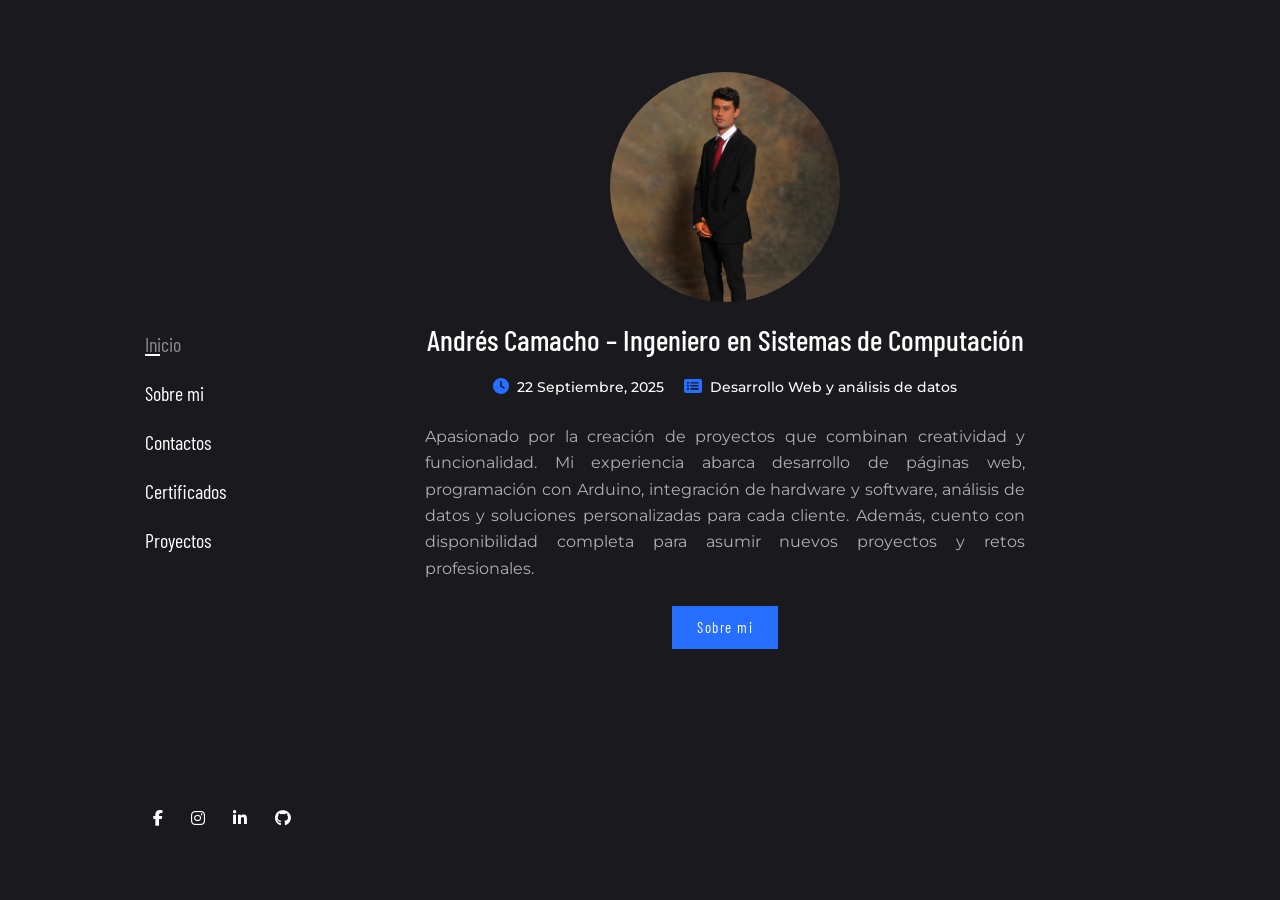
==== commit d84793b6: "Implementar sección de proyectos con 7 cards expandibles en servidor Github" ====
--- a/index.html
+++ b/index.html
@@ -29,6 +29,7 @@
     <link href="./Index_files/bootstrap.min.css" rel="stylesheet">
     <!--<link href="./Index_files/all.css" rel="stylesheet">-->
     <link href="./Index_files/site(1).css?v=20240922" rel="stylesheet">
+    <link href="./Index_files/custom.css" rel="stylesheet">
         
      <!-- Font Awesome desde CDN -->
      <link rel="stylesheet" href="https://cdnjs.cloudflare.com/ajax/libs/font-awesome/6.4.0/css/all.min.css">
@@ -36,56 +37,6 @@
     <!--<link rel="shortcut icon" href="https://localhost:44375/images/favicon.png" type="image/x-icon">
     <link rel="stylesheet" href="./Index_files/all.min.css"> -->
         
-    <style>
-        .perfil-circular {
-            width: 230px !important; 
-            height: 230px !important; 
-            object-fit: cover !important;
-            object-position: center 10% !important;
-            border-radius: 50% !important;
-            display: block;
-            margin: 0 auto; 
-        }
-        
-        .card.post-item {
-            display: flex;
-            flex-direction: column;
-            align-items: center;
-            text-align: center;
-        }
-        
-        .card-body {
-            max-width: 600px;
-            margin: 0 auto;
-        }
-        
-        .card-title {
-            width: 100%;
-            overflow: hidden;
-            text-align: center;
-        }
-        
-        h2.card-title {
-            margin-bottom: 0 !important;
-            white-space: nowrap !important;
-            overflow: hidden !important;
-        }
-        
-        .card-title a {
-            white-space: nowrap !important;
-            font-size: 1.85rem !important;
-            display: block !important;
-            line-height: 1.2 !important;
-            width: 100% !important;
-            text-align: center !important;
-        }
-
-        .perfil-circular:hover {
-            filter: none !important;
-            transform: none !important;
-        }
-
-    </style>
 
 
 
@@ -107,6 +58,9 @@
                         </li>
                         <li class="nav-item ">
                             <a class="nav-link text-white px-0" href="Titulos.html">Certificados</a>
+                        </li>
+                        <li class="nav-item ">
+                            <a class="nav-link text-white px-0" href="proyectos.html">Proyectos</a>
                         </li>
 
                     </ul>
--- a/Index_files/custom.css
+++ b/Index_files/custom.css
@@ -0,0 +1,48 @@
+.perfil-circular {
+    width: 230px !important; 
+    height: 230px !important; 
+    object-fit: cover !important;
+    object-position: center 10% !important;
+    border-radius: 50% !important;
+    display: block;
+    margin: 0 auto; 
+}
+
+.card.post-item {
+    display: flex;
+    flex-direction: column;
+    align-items: center;
+    text-align: center;
+}
+
+.card-body {
+    max-width: 600px;
+    margin: 0 auto;
+}
+
+.card-title {
+    width: 100%;
+    overflow: hidden;
+    text-align: center;
+}
+
+h2.card-title {
+    margin-bottom: 0 !important;
+    white-space: nowrap !important;
+    overflow: hidden !important;
+}
+
+.card-title a {
+    white-space: nowrap !important;
+    font-size: 1.85rem !important;
+    display: block !important;
+    line-height: 1.2 !important;
+    width: 100% !important;
+    text-align: center !important;
+}
+
+.perfil-circular:hover {
+    filter: none !important;
+    transform: none !important;
+}
+
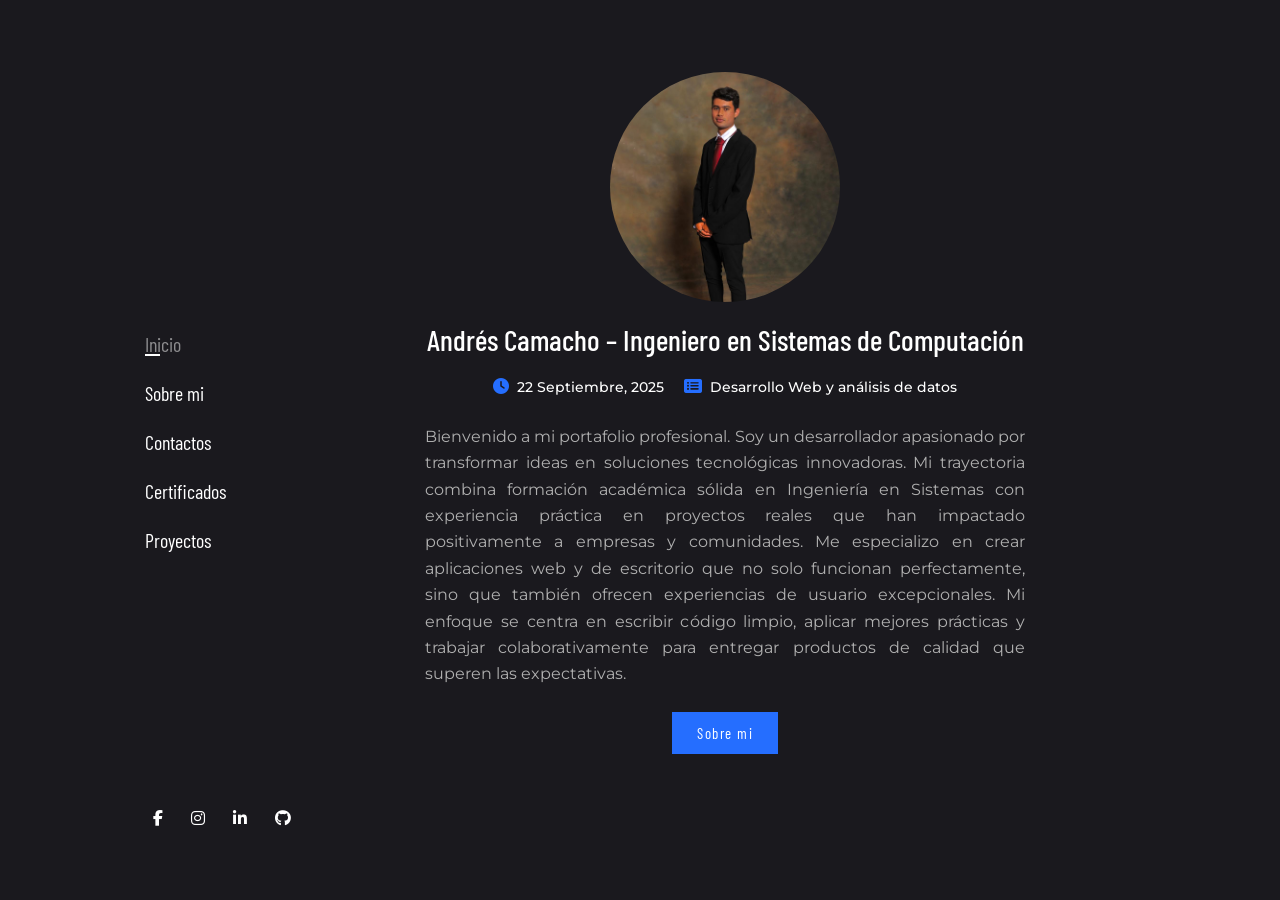
==== commit 34b95d9a: "Actualizar contenido del portafolio y mejorar secciones" ====
--- a/index.html
+++ b/index.html
@@ -114,10 +114,11 @@
                                     </li>
                                 </ul>
                                 <p class="card-text my-4" style="text-align: justify;">
-                                    Apasionado por la creación de proyectos que combinan creatividad y funcionalidad. Mi experiencia abarca desarrollo 
-                                    de páginas web, programación con Arduino, integración de hardware y software, análisis de datos y soluciones 
-                                    personalizadas para cada cliente. Además, cuento con disponibilidad completa para asumir nuevos proyectos y 
-                                    retos profesionales.
+                                    Bienvenido a mi portafolio profesional. Soy un desarrollador apasionado por transformar ideas en soluciones tecnológicas innovadoras. 
+                                    Mi trayectoria combina formación académica sólida en Ingeniería en Sistemas con experiencia práctica en proyectos reales que han 
+                                    impactado positivamente a empresas y comunidades. Me especializo en crear aplicaciones web y de escritorio que no solo funcionan 
+                                    perfectamente, sino que también ofrecen experiencias de usuario excepcionales. Mi enfoque se centra en escribir código limpio, 
+                                    aplicar mejores prácticas y trabajar colaborativamente para entregar productos de calidad que superen las expectativas.
                                 </p>
                                 <a href="about.html" class="btn btn-primary">Sobre mi</a>
                             </div>
